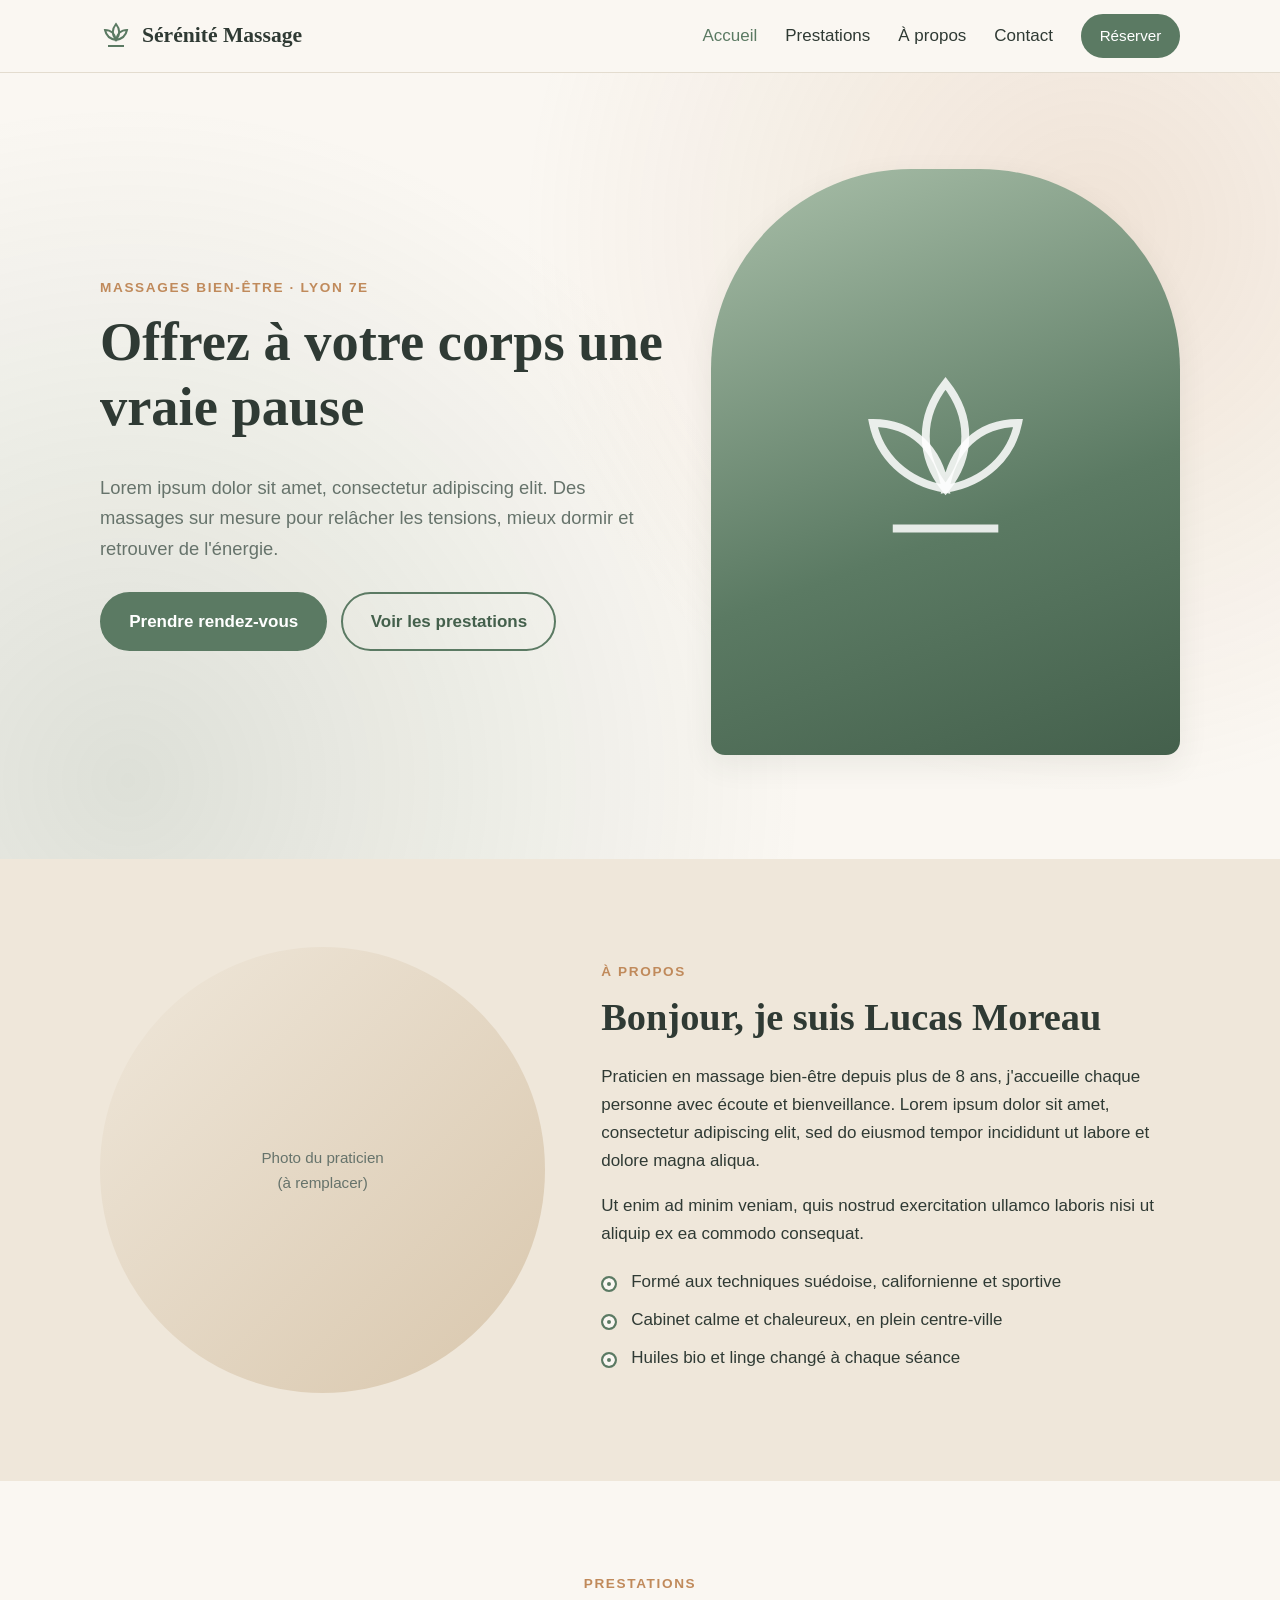
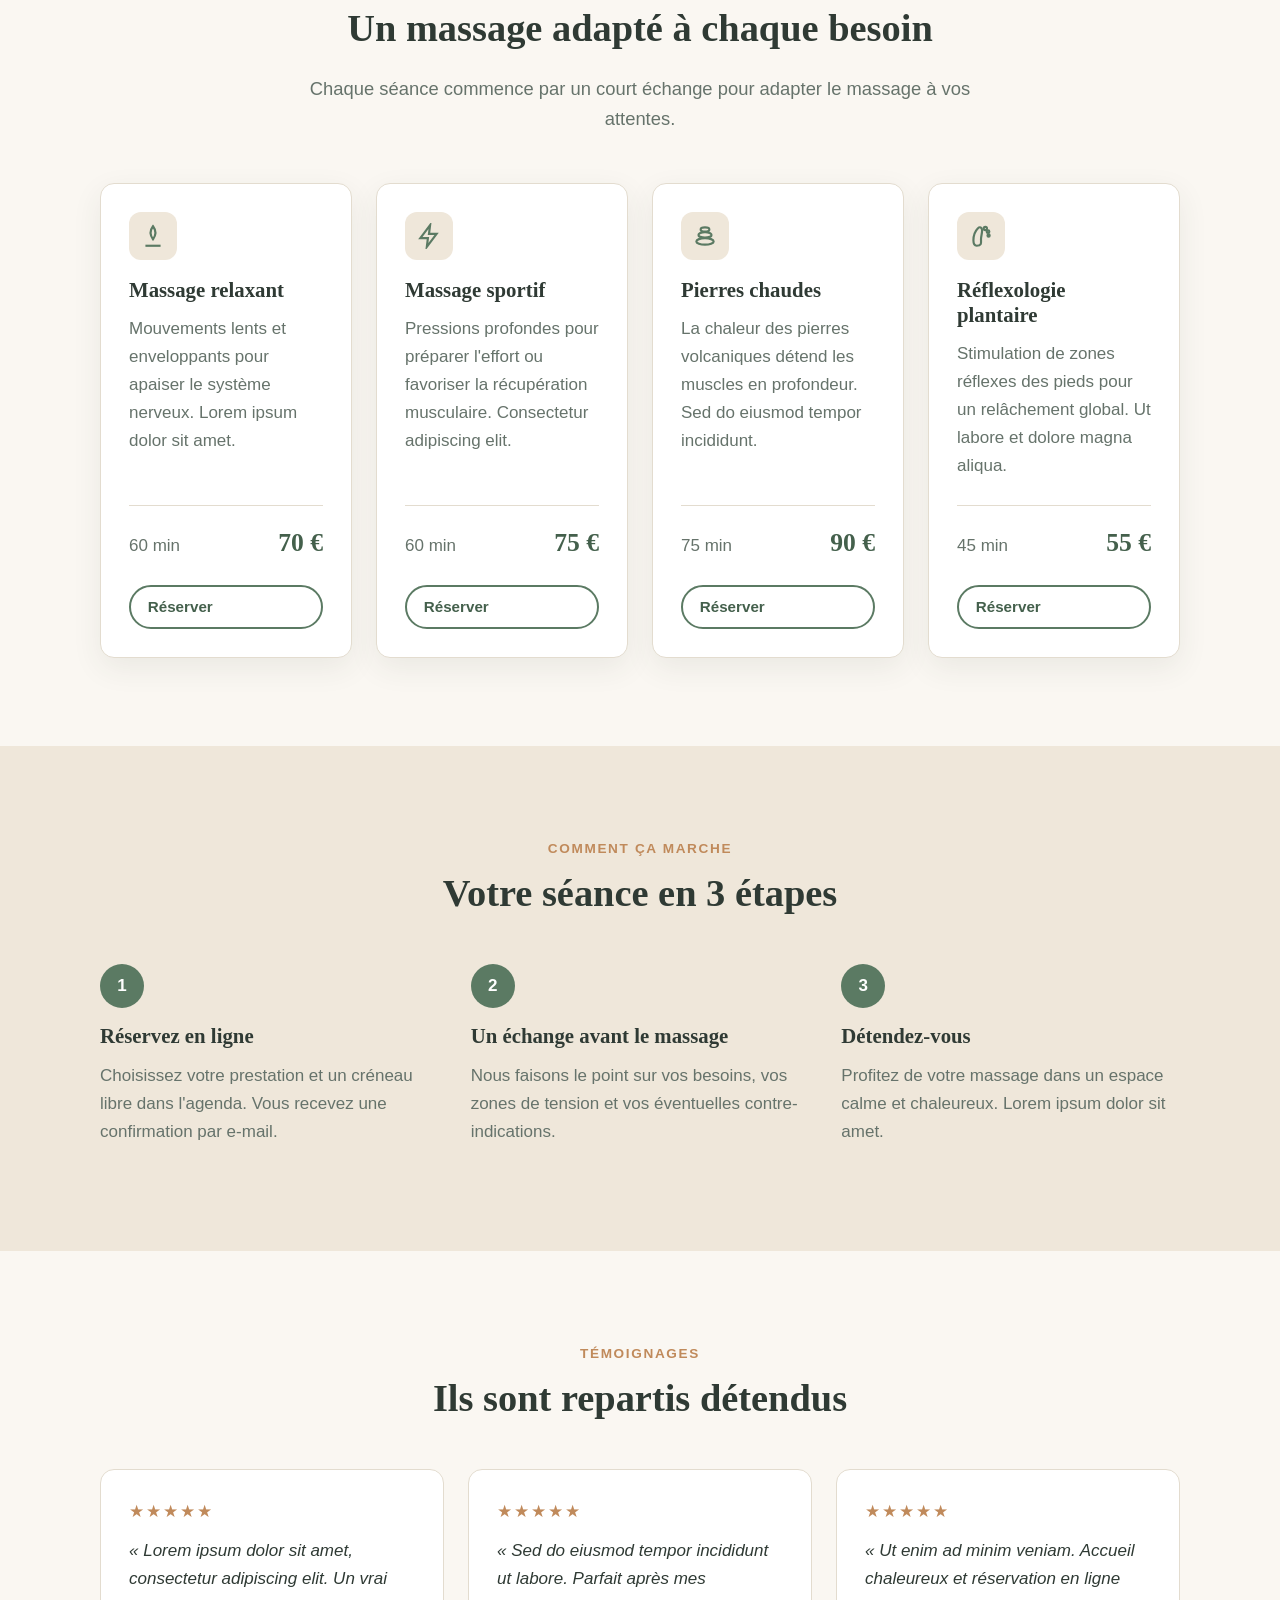
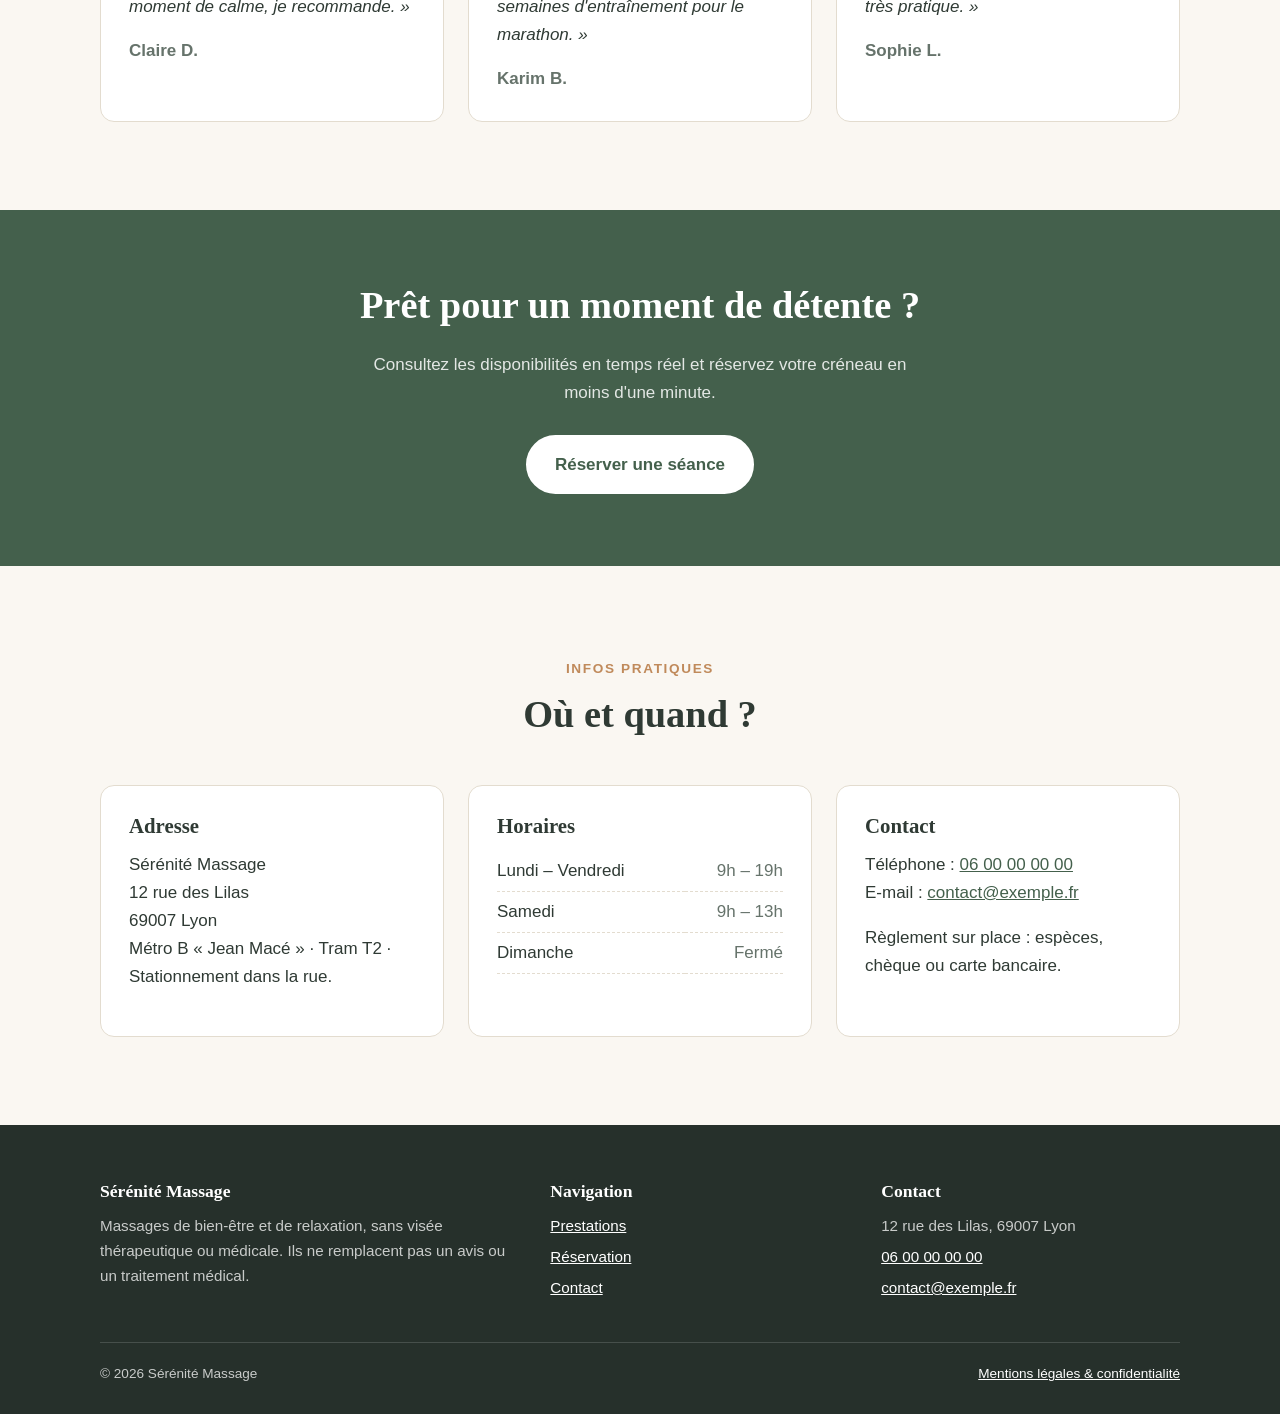
==== index.html @ f2a0015e "Site vitrine de massage avec réservation Cal.com Pages en HTML/CSS statique pour GitHub Pages : accu" ====
<!DOCTYPE html>
<html lang="fr">
<head>
  <meta charset="UTF-8">
  <meta name="viewport" content="width=device-width, initial-scale=1">
  <title>Sérénité Massage — Massages bien-être à Lyon</title>
  <meta name="description" content="Massages bien-être à Lyon : massage relaxant, sportif, pierres chaudes et réflexologie plantaire. Réservez votre séance en ligne.">
  <link rel="icon" href="img/favicon.svg" type="image/svg+xml">
  <link rel="stylesheet" href="css/style.css">
</head>
<body>
  <a class="skip-link" href="#contenu">Aller au contenu</a>

  <header class="site-header">
    <div class="container header-inner">
      <a class="logo" href="index.html">
        <svg viewBox="0 0 32 32" fill="none" stroke="currentColor" stroke-width="2" aria-hidden="true"><path d="M16 4c4 5 4 11 0 16-4-5-4-11 0-16Z"/><path d="M16 20c-6-1-10-5-11-10 6 0 10 4 11 10Zm0 0c6-1 10-5 11-10-6 0-10 4-11 10Z"/><path d="M8 26h16"/></svg>
        Sérénité Massage
      </a>
      <button class="nav-toggle" type="button" aria-controls="main-nav" aria-expanded="false" aria-label="Ouvrir le menu">
        <svg viewBox="0 0 24 24" fill="none" stroke="currentColor" stroke-width="2" aria-hidden="true"><path d="M3 6h18M3 12h18M3 18h18"/></svg>
      </button>
      <nav class="main-nav" id="main-nav" aria-label="Navigation principale">
        <ul>
          <li><a href="index.html" aria-current="page">Accueil</a></li>
          <li><a href="index.html#prestations">Prestations</a></li>
          <li><a href="index.html#a-propos">À propos</a></li>
          <li><a href="contact.html">Contact</a></li>
          <li><a class="btn btn-small" href="reservation.html">Réserver</a></li>
        </ul>
      </nav>
    </div>
  </header>

  <main id="contenu">
    <!-- Hero -->
    <section class="hero">
      <div class="container hero-inner">
        <div>
          <span class="eyebrow">Massages bien-être · Lyon 7e</span>
          <h1>Offrez à votre corps une vraie pause</h1>
          <p class="lead">Lorem ipsum dolor sit amet, consectetur adipiscing elit. Des massages sur mesure pour relâcher les tensions, mieux dormir et retrouver de l'énergie.</p>
          <div class="hero-actions">
            <a class="btn" href="reservation.html">Prendre rendez-vous</a>
            <a class="btn btn-outline" href="#prestations">Voir les prestations</a>
          </div>
        </div>
        <div class="hero-visual" aria-hidden="true">
          <svg viewBox="0 0 32 32" fill="none" stroke="currentColor" stroke-width="1.2"><path d="M16 4c4 5 4 11 0 16-4-5-4-11 0-16Z"/><path d="M16 20c-6-1-10-5-11-10 6 0 10 4 11 10Zm0 0c6-1 10-5 11-10-6 0-10 4-11 10Z"/><path d="M8 26h16"/></svg>
        </div>
      </div>
    </section>

    <!-- À propos -->
    <section class="section section-alt" id="a-propos">
      <div class="container about">
        <div class="about-photo">Photo du praticien<br>(à remplacer)</div>
        <div>
          <span class="eyebrow">À propos</span>
          <h2>Bonjour, je suis Lucas Moreau</h2>
          <p>Praticien en massage bien-être depuis plus de 8 ans, j'accueille chaque personne avec écoute et bienveillance. Lorem ipsum dolor sit amet, consectetur adipiscing elit, sed do eiusmod tempor incididunt ut labore et dolore magna aliqua.</p>
          <p>Ut enim ad minim veniam, quis nostrud exercitation ullamco laboris nisi ut aliquip ex ea commodo consequat.</p>
          <ul class="check-list">
            <li>Formé aux techniques suédoise, californienne et sportive</li>
            <li>Cabinet calme et chaleureux, en plein centre-ville</li>
            <li>Huiles bio et linge changé à chaque séance</li>
          </ul>
        </div>
      </div>
    </section>

    <!-- Prestations -->
    <section class="section" id="prestations">
      <div class="container">
        <div class="section-head">
          <span class="eyebrow">Prestations</span>
          <h2>Un massage adapté à chaque besoin</h2>
          <p class="lead">Chaque séance commence par un court échange pour adapter le massage à vos attentes.</p>
        </div>

        <div class="cards">
          <article class="card">
            <div class="card-icon" aria-hidden="true">
              <svg viewBox="0 0 24 24" fill="none" stroke="currentColor" stroke-width="2"><path d="M12 3c3 4 3 8 0 12-3-4-3-8 0-12Z"/><path d="M5 21h14"/></svg>
            </div>
            <h3>Massage relaxant</h3>
            <p>Mouvements lents et enveloppants pour apaiser le système nerveux. Lorem ipsum dolor sit amet.</p>
            <div class="card-meta"><span class="card-duration">60 min</span><span class="card-price">70 €</span></div>
            <a class="btn btn-outline btn-small" href="reservation.html?prestation=relaxant">Réserver</a>
          </article>

          <article class="card">
            <div class="card-icon" aria-hidden="true">
              <svg viewBox="0 0 24 24" fill="none" stroke="currentColor" stroke-width="2"><path d="M13 2 4 14h7l-1 8 9-12h-7l1-8Z"/></svg>
            </div>
            <h3>Massage sportif</h3>
            <p>Pressions profondes pour préparer l'effort ou favoriser la récupération musculaire. Consectetur adipiscing elit.</p>
            <div class="card-meta"><span class="card-duration">60 min</span><span class="card-price">75 €</span></div>
            <a class="btn btn-outline btn-small" href="reservation.html?prestation=sportif">Réserver</a>
          </article>

          <article class="card">
            <div class="card-icon" aria-hidden="true">
              <svg viewBox="0 0 24 24" fill="none" stroke="currentColor" stroke-width="2"><ellipse cx="12" cy="17" rx="8" ry="3"/><ellipse cx="12" cy="11" rx="6" ry="2.5"/><ellipse cx="12" cy="6" rx="4" ry="2"/></svg>
            </div>
            <h3>Pierres chaudes</h3>
            <p>La chaleur des pierres volcaniques détend les muscles en profondeur. Sed do eiusmod tempor incididunt.</p>
            <div class="card-meta"><span class="card-duration">75 min</span><span class="card-price">90 €</span></div>
            <a class="btn btn-outline btn-small" href="reservation.html?prestation=pierres-chaudes">Réserver</a>
          </article>

          <article class="card">
            <div class="card-icon" aria-hidden="true">
              <svg viewBox="0 0 24 24" fill="none" stroke="currentColor" stroke-width="2"><path d="M8 21c-2 0-3-2-3-5 0-4 1-8 4-11 2-2 4-1 4 2 0 3-1 5-1 8s1 6-4 6Z"/><circle cx="16" cy="5" r="1.5"/><circle cx="18.5" cy="8" r="1.2"/><circle cx="19" cy="11.5" r="1"/></svg>
            </div>
            <h3>Réflexologie plantaire</h3>
            <p>Stimulation de zones réflexes des pieds pour un relâchement global. Ut labore et dolore magna aliqua.</p>
            <div class="card-meta"><span class="card-duration">45 min</span><span class="card-price">55 €</span></div>
            <a class="btn btn-outline btn-small" href="reservation.html?prestation=reflexologie">Réserver</a>
          </article>
        </div>
      </div>
    </section>

    <!-- Déroulé -->
    <section class="section section-alt">
      <div class="container">
        <div class="section-head">
          <span class="eyebrow">Comment ça marche</span>
          <h2>Votre séance en 3 étapes</h2>
        </div>
        <ol class="steps">
          <li>
            <h3>Réservez en ligne</h3>
            <p>Choisissez votre prestation et un créneau libre dans l'agenda. Vous recevez une confirmation par e-mail.</p>
          </li>
          <li>
            <h3>Un échange avant le massage</h3>
            <p>Nous faisons le point sur vos besoins, vos zones de tension et vos éventuelles contre-indications.</p>
          </li>
          <li>
            <h3>Détendez-vous</h3>
            <p>Profitez de votre massage dans un espace calme et chaleureux. Lorem ipsum dolor sit amet.</p>
          </li>
        </ol>
      </div>
    </section>

    <!-- Témoignages -->
    <section class="section">
      <div class="container">
        <div class="section-head">
          <span class="eyebrow">Témoignages</span>
          <h2>Ils sont repartis détendus</h2>
        </div>
        <div class="testimonials">
          <figure class="testimonial">
            <div class="stars" aria-label="5 étoiles sur 5">★★★★★</div>
            <blockquote>« Lorem ipsum dolor sit amet, consectetur adipiscing elit. Un vrai moment de calme, je recommande. »</blockquote>
            <figcaption>Claire D.</figcaption>
          </figure>
          <figure class="testimonial">
            <div class="stars" aria-label="5 étoiles sur 5">★★★★★</div>
            <blockquote>« Sed do eiusmod tempor incididunt ut labore. Parfait après mes semaines d'entraînement pour le marathon. »</blockquote>
            <figcaption>Karim B.</figcaption>
          </figure>
          <figure class="testimonial">
            <div class="stars" aria-label="5 étoiles sur 5">★★★★★</div>
            <blockquote>« Ut enim ad minim veniam. Accueil chaleureux et réservation en ligne très pratique. »</blockquote>
            <figcaption>Sophie L.</figcaption>
          </figure>
        </div>
      </div>
    </section>

    <!-- Appel à l'action -->
    <section class="cta">
      <div class="container">
        <h2>Prêt pour un moment de détente ?</h2>
        <p>Consultez les disponibilités en temps réel et réservez votre créneau en moins d'une minute.</p>
        <a class="btn" href="reservation.html">Réserver une séance</a>
      </div>
    </section>

    <!-- Infos pratiques -->
    <section class="section" id="infos">
      <div class="container">
        <div class="section-head">
          <span class="eyebrow">Infos pratiques</span>
          <h2>Où et quand ?</h2>
        </div>
        <div class="info-grid">
          <div class="info-block">
            <h3>Adresse</h3>
            <address>
              Sérénité Massage<br>
              12 rue des Lilas<br>
              69007 Lyon
            </address>
            <p>Métro B « Jean Macé » · Tram T2 · Stationnement dans la rue.</p>
          </div>
          <div class="info-block">
            <h3>Horaires</h3>
            <table class="hours">
              <tbody>
                <tr><td>Lundi – Vendredi</td><td>9h – 19h</td></tr>
                <tr><td>Samedi</td><td>9h – 13h</td></tr>
                <tr><td>Dimanche</td><td>Fermé</td></tr>
              </tbody>
            </table>
          </div>
          <div class="info-block">
            <h3>Contact</h3>
            <p>Téléphone : <a href="tel:+33600000000">06 00 00 00 00</a><br>
            E-mail : <a href="mailto:contact@exemple.fr">contact@exemple.fr</a></p>
            <p>Règlement sur place : espèces, chèque ou carte bancaire.</p>
          </div>
        </div>
      </div>
    </section>
  </main>

  <footer class="site-footer">
    <div class="container">
      <div class="footer-grid">
        <div>
          <h2>Sérénité Massage</h2>
          <p>Massages de bien-être et de relaxation, sans visée thérapeutique ou médicale. Ils ne remplacent pas un avis ou un traitement médical.</p>
        </div>
        <div>
          <h2>Navigation</h2>
          <ul>
            <li><a href="index.html#prestations">Prestations</a></li>
            <li><a href="reservation.html">Réservation</a></li>
            <li><a href="contact.html">Contact</a></li>
          </ul>
        </div>
        <div>
          <h2>Contact</h2>
          <ul>
            <li>12 rue des Lilas, 69007 Lyon</li>
            <li><a href="tel:+33600000000">06 00 00 00 00</a></li>
            <li><a href="mailto:contact@exemple.fr">contact@exemple.fr</a></li>
          </ul>
        </div>
      </div>
      <div class="footer-bottom">
        <span>© <span id="year">2026</span> Sérénité Massage</span>
        <a href="mentions-legales.html">Mentions légales &amp; confidentialité</a>
      </div>
    </div>
  </footer>

  <script src="js/main.js"></script>
</body>
</html>
---- css/style.css ----
/* ==========================================================================
   Sérénité Massage — feuille de style principale
   ========================================================================== */

:root {
  --color-bg: #faf7f2;
  --color-surface: #ffffff;
  --color-sand: #efe7da;
  --color-text: #2f3a34;
  --color-muted: #66736b;
  --color-primary: #5b7a63;
  --color-primary-dark: #44604c;
  --color-accent: #c08a5b;
  --color-border: #e3dccf;

  --font-body: -apple-system, BlinkMacSystemFont, "Segoe UI", Roboto, "Helvetica Neue", Arial, sans-serif;
  --font-heading: "Iowan Old Style", "Palatino Linotype", Palatino, Georgia, serif;

  --radius: 14px;
  --shadow: 0 10px 30px rgba(47, 58, 52, 0.08);
  --container: 1120px;
}

*,
*::before,
*::after {
  box-sizing: border-box;
}

html {
  scroll-behavior: smooth;
}

body {
  margin: 0;
  font-family: var(--font-body);
  font-size: 1.0625rem;
  line-height: 1.65;
  color: var(--color-text);
  background: var(--color-bg);
}

img,
svg {
  display: block;
  max-width: 100%;
}

a {
  color: var(--color-primary-dark);
}

h1,
h2,
h3 {
  font-family: var(--font-heading);
  font-weight: 600;
  line-height: 1.2;
  margin: 0 0 0.6em;
}

h1 { font-size: clamp(2.2rem, 5vw, 3.4rem); }
h2 { font-size: clamp(1.7rem, 3.5vw, 2.4rem); }
h3 { font-size: 1.3rem; }

p { margin: 0 0 1em; }

.container {
  width: 100%;
  max-width: var(--container);
  margin: 0 auto;
  padding: 0 20px;
}

.skip-link {
  position: absolute;
  left: -999px;
  top: 0;
  background: var(--color-primary);
  color: #fff;
  padding: 8px 14px;
  z-index: 100;
}

.skip-link:focus {
  left: 10px;
}

/* ---------- Boutons ---------- */

.btn {
  display: inline-block;
  padding: 0.8em 1.6em;
  border-radius: 999px;
  border: 2px solid var(--color-primary);
  background: var(--color-primary);
  color: #fff;
  font-weight: 600;
  text-decoration: none;
  transition: background 0.2s, border-color 0.2s, color 0.2s;
}

.btn:hover,
.btn:focus-visible {
  background: var(--color-primary-dark);
  border-color: var(--color-primary-dark);
}

.btn-outline {
  background: transparent;
  color: var(--color-primary-dark);
}

.btn-outline:hover,
.btn-outline:focus-visible {
  color: #fff;
}

.btn-small {
  padding: 0.5em 1.1em;
  font-size: 0.95rem;
}

/* ---------- En-tête / navigation ---------- */

.site-header {
  position: sticky;
  top: 0;
  z-index: 50;
  background: rgba(250, 247, 242, 0.95);
  backdrop-filter: blur(6px);
  border-bottom: 1px solid var(--color-border);
}

.header-inner {
  display: flex;
  align-items: center;
  justify-content: space-between;
  min-height: 72px;
  gap: 16px;
}

.logo {
  display: flex;
  align-items: center;
  gap: 10px;
  font-family: var(--font-heading);
  font-size: 1.35rem;
  font-weight: 600;
  color: var(--color-text);
  text-decoration: none;
}

.logo svg {
  width: 32px;
  height: 32px;
  color: var(--color-primary);
}

.nav-toggle {
  display: none;
  background: none;
  border: 0;
  padding: 8px;
  cursor: pointer;
  color: var(--color-text);
}

.nav-toggle svg {
  width: 28px;
  height: 28px;
}

.main-nav ul {
  display: flex;
  align-items: center;
  gap: 28px;
  list-style: none;
  margin: 0;
  padding: 0;
}

.main-nav a {
  color: var(--color-text);
  text-decoration: none;
  font-weight: 500;
}

.main-nav a:hover,
.main-nav a[aria-current="page"] {
  color: var(--color-primary);
}

.main-nav .btn {
  color: #fff;
}

@media (max-width: 820px) {
  .nav-toggle {
    display: block;
  }

  .main-nav {
    display: none;
    position: absolute;
    top: 72px;
    left: 0;
    right: 0;
    background: var(--color-bg);
    border-bottom: 1px solid var(--color-border);
    box-shadow: var(--shadow);
  }

  .main-nav.is-open {
    display: block;
  }

  .main-nav ul {
    flex-direction: column;
    align-items: stretch;
    gap: 0;
    padding: 12px 20px 20px;
  }

  .main-nav li a {
    display: block;
    padding: 12px 0;
  }

  .main-nav li .btn {
    margin-top: 8px;
    text-align: center;
  }
}

/* ---------- Sections ---------- */

.section {
  padding: 88px 0;
}

.section-alt {
  background: var(--color-sand);
}

.section-head {
  max-width: 680px;
  margin: 0 auto 48px;
  text-align: center;
}

.eyebrow {
  display: inline-block;
  margin-bottom: 10px;
  font-size: 0.85rem;
  font-weight: 700;
  letter-spacing: 0.12em;
  text-transform: uppercase;
  color: var(--color-accent);
}

.lead {
  font-size: 1.15rem;
  color: var(--color-muted);
}

/* ---------- Hero ---------- */

.hero {
  padding: 96px 0 104px;
  background:
    radial-gradient(circle at 85% 20%, rgba(192, 138, 91, 0.18), transparent 45%),
    radial-gradient(circle at 10% 90%, rgba(91, 122, 99, 0.18), transparent 50%),
    var(--color-bg);
}

.hero-inner {
  display: grid;
  grid-template-columns: 1.2fr 1fr;
  align-items: center;
  gap: 48px;
}

.hero-actions {
  display: flex;
  flex-wrap: wrap;
  gap: 14px;
  margin-top: 28px;
}

.hero-visual {
  aspect-ratio: 4 / 5;
  border-radius: 200px 200px var(--radius) var(--radius);
  background: linear-gradient(160deg, #a9bfa9 0%, #5b7a63 60%, #44604c 100%);
  box-shadow: var(--shadow);
  display: flex;
  align-items: center;
  justify-content: center;
  color: rgba(255, 255, 255, 0.85);
}

.hero-visual svg {
  width: 45%;
  height: auto;
}

@media (max-width: 820px) {
  .hero {
    padding: 56px 0 64px;
  }

  .hero-inner {
    grid-template-columns: 1fr;
  }

  .hero-visual {
    max-width: 320px;
    margin: 0 auto;
  }
}

/* ---------- À propos ---------- */

.about {
  display: grid;
  grid-template-columns: 1fr 1.3fr;
  gap: 56px;
  align-items: center;
}

.about-photo {
  aspect-ratio: 1;
  border-radius: 50%;
  background: linear-gradient(135deg, var(--color-sand), #d9c7ad);
  display: flex;
  align-items: center;
  justify-content: center;
  color: var(--color-muted);
  font-size: 0.95rem;
  text-align: center;
  padding: 24px;
}

.check-list {
  list-style: none;
  padding: 0;
  margin: 20px 0 0;
}

.check-list li {
  position: relative;
  padding-left: 30px;
  margin-bottom: 10px;
}

.check-list li::before {
  content: "";
  position: absolute;
  left: 0;
  top: 0.45em;
  width: 16px;
  height: 16px;
  border-radius: 50%;
  background: var(--color-primary);
  box-shadow: inset 0 0 0 4px var(--color-bg);
  border: 2px solid var(--color-primary);
}

@media (max-width: 820px) {
  .about {
    grid-template-columns: 1fr;
  }

  .about-photo {
    max-width: 260px;
    margin: 0 auto;
  }
}

/* ---------- Cartes prestations ---------- */

.cards {
  display: grid;
  grid-template-columns: repeat(auto-fit, minmax(240px, 1fr));
  gap: 24px;
}

.card {
  display: flex;
  flex-direction: column;
  background: var(--color-surface);
  border: 1px solid var(--color-border);
  border-radius: var(--radius);
  padding: 28px;
  box-shadow: var(--shadow);
}

.card p {
  color: var(--color-muted);
  flex-grow: 1;
}

.card-meta {
  display: flex;
  justify-content: space-between;
  align-items: baseline;
  margin: 8px 0 20px;
  padding-top: 16px;
  border-top: 1px solid var(--color-border);
}

.card-duration {
  color: var(--color-muted);
}

.card-price {
  font-family: var(--font-heading);
  font-size: 1.6rem;
  font-weight: 600;
  color: var(--color-primary-dark);
}

.card-icon {
  width: 48px;
  height: 48px;
  margin-bottom: 18px;
  border-radius: 12px;
  background: var(--color-sand);
  color: var(--color-primary);
  display: flex;
  align-items: center;
  justify-content: center;
}

.card-icon svg {
  width: 26px;
  height: 26px;
}

/* ---------- Étapes ---------- */

.steps {
  display: grid;
  grid-template-columns: repeat(auto-fit, minmax(220px, 1fr));
  gap: 32px;
  counter-reset: step;
  list-style: none;
  padding: 0;
  margin: 0;
}

.steps li {
  counter-increment: step;
}

.steps li::before {
  content: counter(step);
  display: flex;
  align-items: center;
  justify-content: center;
  width: 44px;
  height: 44px;
  margin-bottom: 16px;
  border-radius: 50%;
  background: var(--color-primary);
  color: #fff;
  font-weight: 700;
}

.steps p {
  color: var(--color-muted);
}

/* ---------- Témoignages ---------- */

.testimonials {
  display: grid;
  grid-template-columns: repeat(auto-fit, minmax(260px, 1fr));
  gap: 24px;
}

.testimonial {
  margin: 0;
  background: var(--color-surface);
  border-radius: var(--radius);
  padding: 28px;
  border: 1px solid var(--color-border);
}

.testimonial blockquote {
  margin: 0 0 16px;
  font-style: italic;
}

.testimonial figcaption {
  font-weight: 600;
  color: var(--color-muted);
}

.stars {
  color: var(--color-accent);
  letter-spacing: 2px;
  margin-bottom: 10px;
}

/* ---------- Bandeau d'appel à l'action ---------- */

.cta {
  background: var(--color-primary-dark);
  color: #fff;
  text-align: center;
  padding: 72px 0;
}

.cta p {
  color: rgba(255, 255, 255, 0.85);
  max-width: 560px;
  margin: 0 auto 28px;
}

.cta .btn {
  background: #fff;
  border-color: #fff;
  color: var(--color-primary-dark);
}

.cta .btn:hover,
.cta .btn:focus-visible {
  background: var(--color-sand);
  border-color: var(--color-sand);
}

/* ---------- Infos pratiques ---------- */

.info-grid {
  display: grid;
  grid-template-columns: repeat(auto-fit, minmax(260px, 1fr));
  gap: 24px;
}

.info-block {
  background: var(--color-surface);
  border: 1px solid var(--color-border);
  border-radius: var(--radius);
  padding: 28px;
}

.info-block address {
  font-style: normal;
}

.hours {
  width: 100%;
  border-collapse: collapse;
}

.hours td {
  padding: 6px 0;
  border-bottom: 1px dashed var(--color-border);
}

.hours td:last-child {
  text-align: right;
  color: var(--color-muted);
}

/* ---------- Page réservation ---------- */

.page-hero {
  padding: 64px 0 40px;
  text-align: center;
}

.booking-wrapper {
  background: var(--color-surface);
  border: 1px solid var(--color-border);
  border-radius: var(--radius);
  box-shadow: var(--shadow);
  padding: 12px;
  min-height: 640px;
}

#cal-booking {
  width: 100%;
  min-height: 620px;
  overflow: auto;
}

.booking-filters {
  display: flex;
  flex-wrap: wrap;
  justify-content: center;
  gap: 10px;
  margin-bottom: 24px;
}

.booking-filters a[aria-current="true"] {
  background: var(--color-primary);
  color: #fff;
}

.notice {
  max-width: 640px;
  margin: 40px auto;
  padding: 24px 28px;
  border-left: 4px solid var(--color-accent);
  background: var(--color-sand);
  border-radius: 0 var(--radius) var(--radius) 0;
}

.notice code {
  background: rgba(255, 255, 255, 0.7);
  padding: 2px 6px;
  border-radius: 4px;
}

.booking-notes {
  display: grid;
  grid-template-columns: repeat(auto-fit, minmax(240px, 1fr));
  gap: 24px;
  margin-top: 40px;
}

.booking-notes h3 {
  font-size: 1.1rem;
}

.booking-notes p {
  color: var(--color-muted);
}

/* ---------- Pages de texte (mentions légales) ---------- */

.prose {
  max-width: 760px;
  margin: 0 auto;
}

.prose h2 {
  font-size: 1.5rem;
  margin-top: 2em;
}

/* ---------- Pied de page ---------- */

.site-footer {
  background: #26302b;
  color: rgba(255, 255, 255, 0.75);
  padding: 56px 0 28px;
  font-size: 0.95rem;
}

.site-footer a {
  color: #fff;
}

.footer-grid {
  display: grid;
  grid-template-columns: 1.4fr 1fr 1fr;
  gap: 32px;
  margin-bottom: 36px;
}

.footer-grid h2 {
  font-size: 1.1rem;
  color: #fff;
}

.footer-grid ul {
  list-style: none;
  padding: 0;
  margin: 0;
}

.footer-grid li {
  margin-bottom: 6px;
}

.footer-bottom {
  border-top: 1px solid rgba(255, 255, 255, 0.15);
  padding-top: 20px;
  display: flex;
  flex-wrap: wrap;
  justify-content: space-between;
  gap: 12px;
  font-size: 0.85rem;
}

@media (max-width: 820px) {
  .section {
    padding: 64px 0;
  }

  .footer-grid {
    grid-template-columns: 1fr;
  }
}
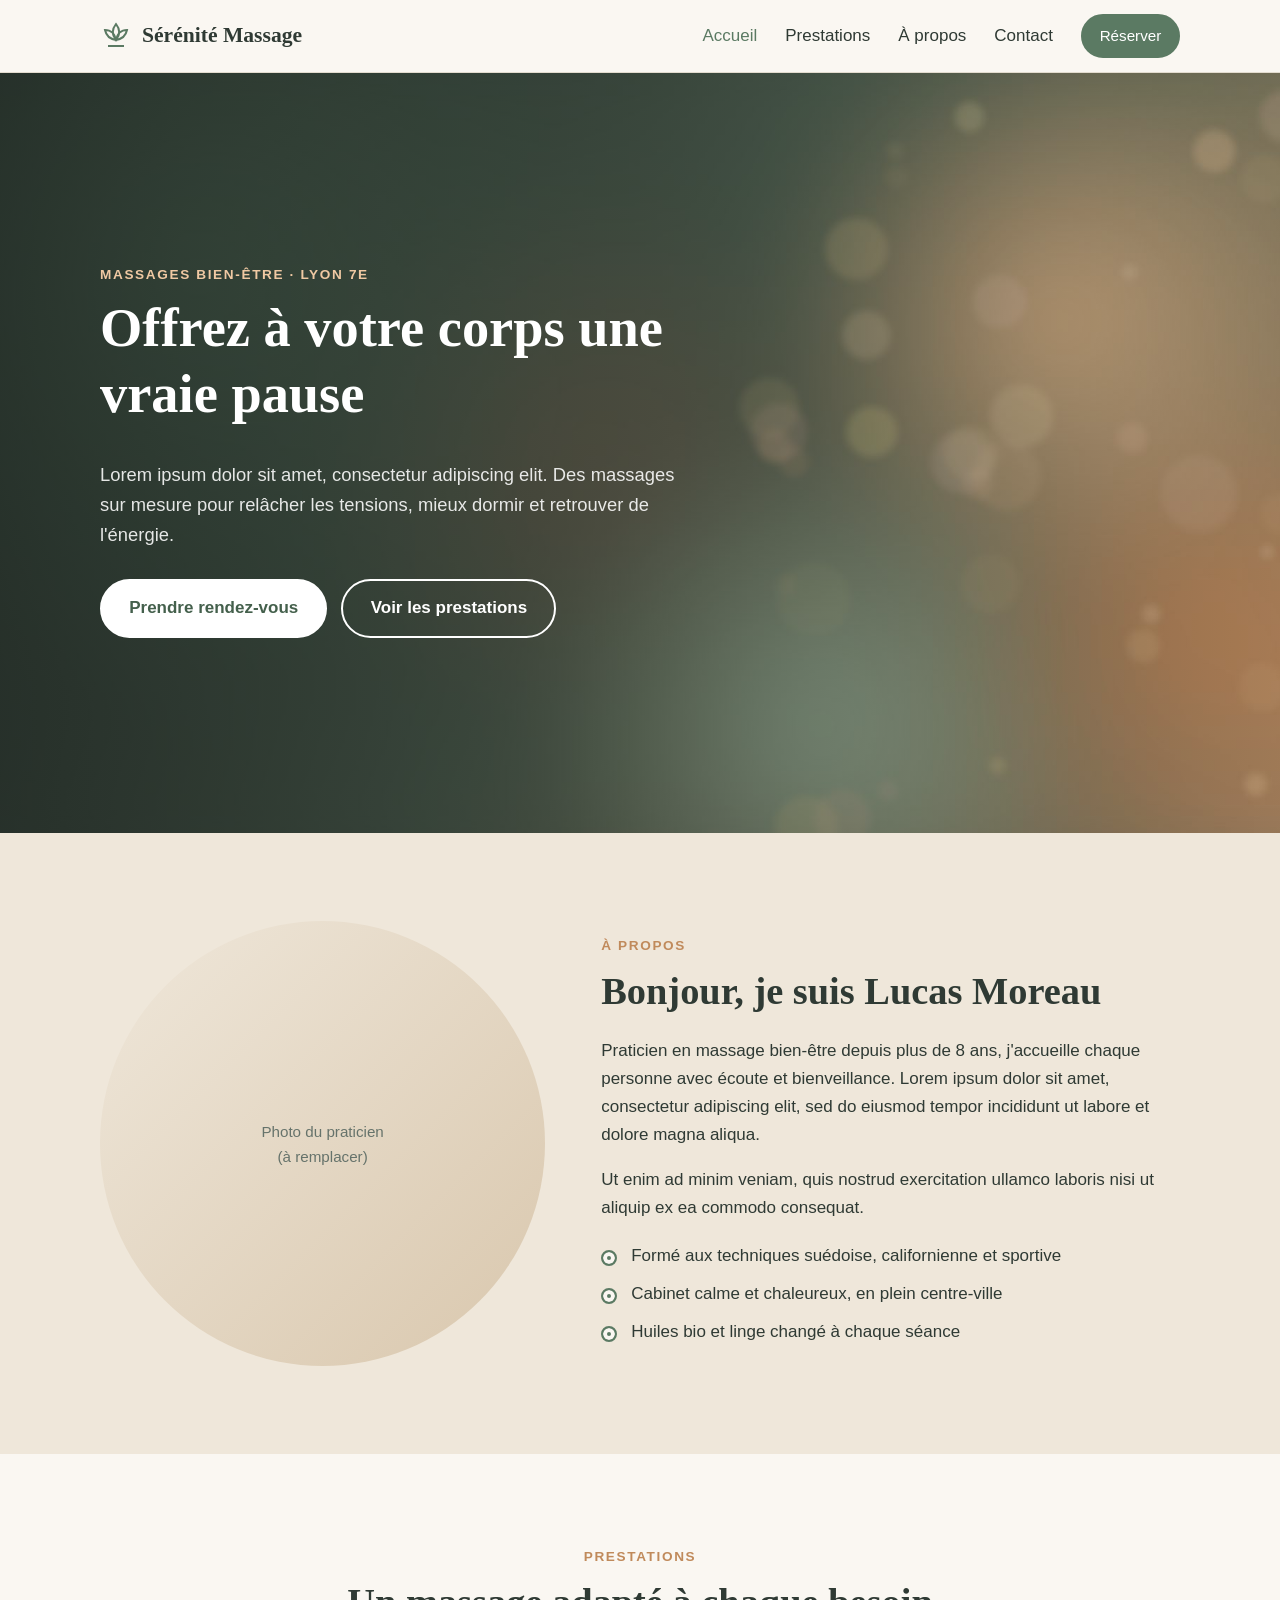
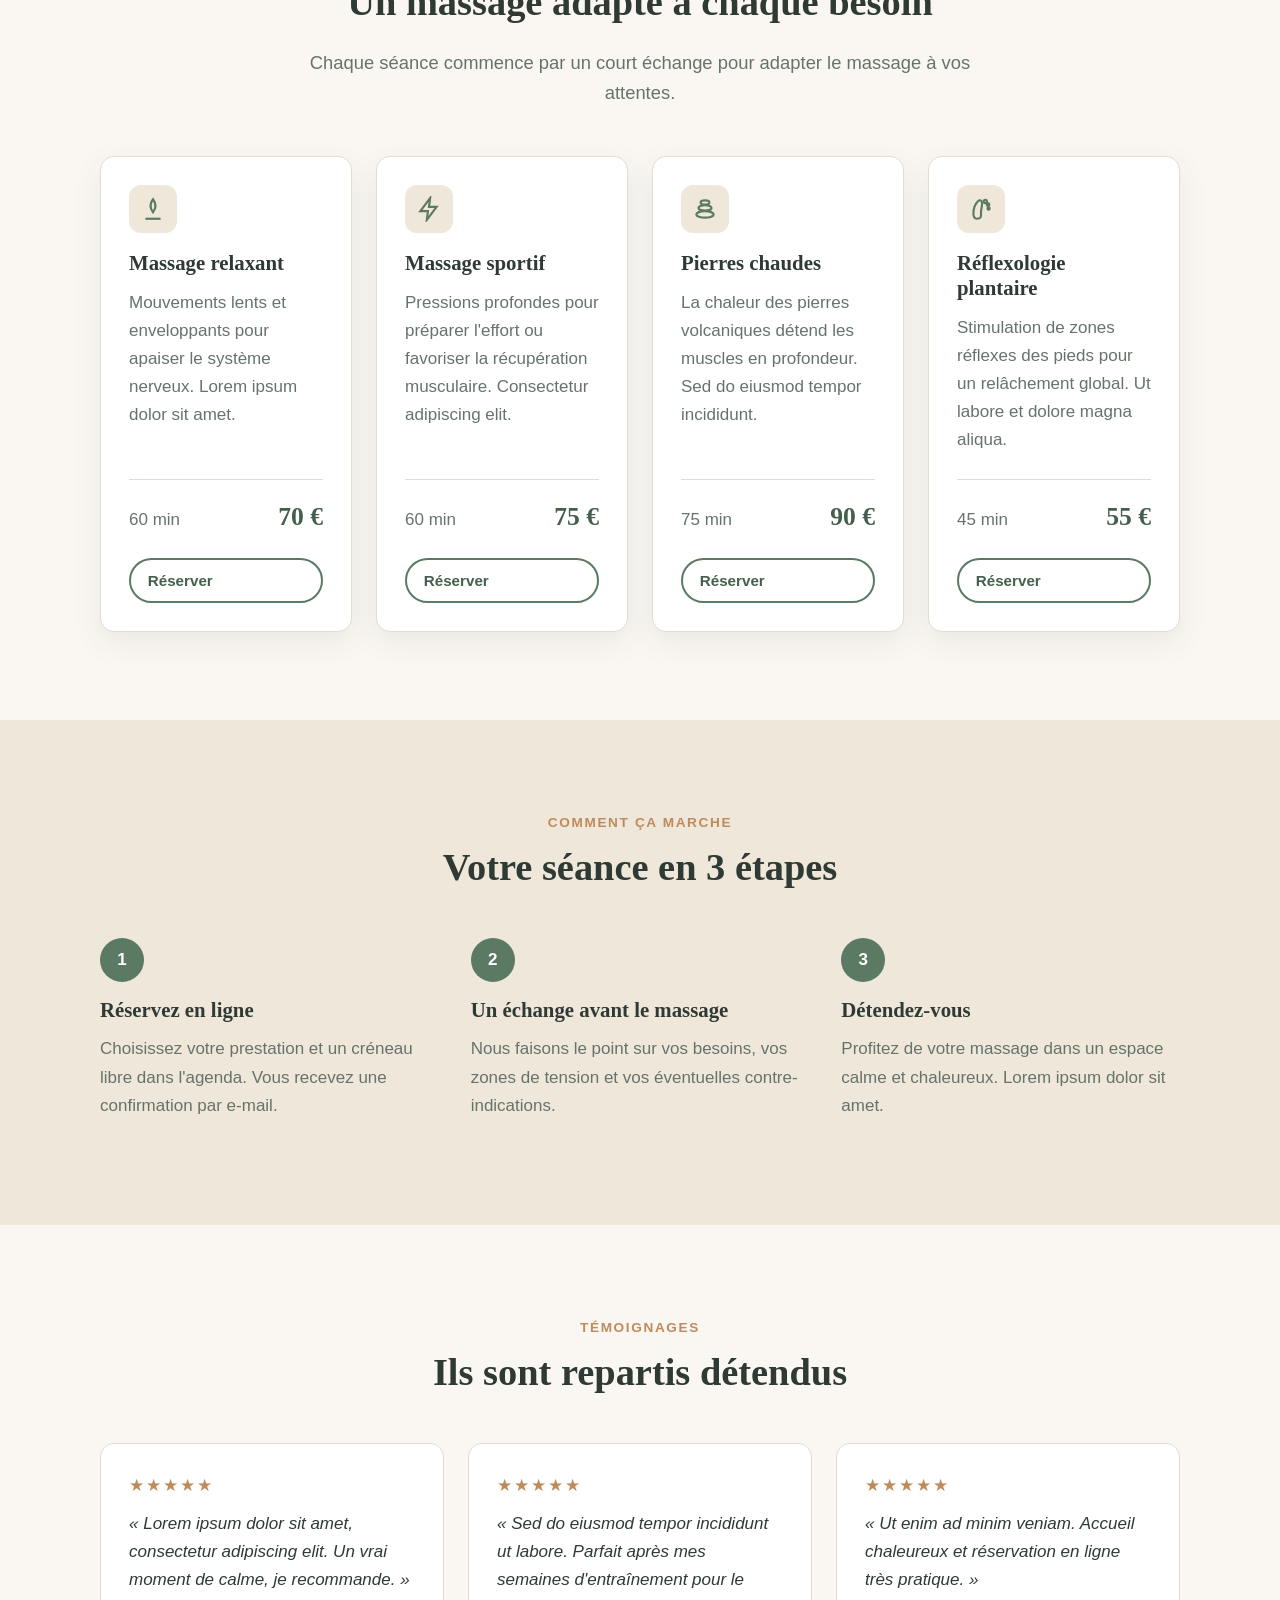
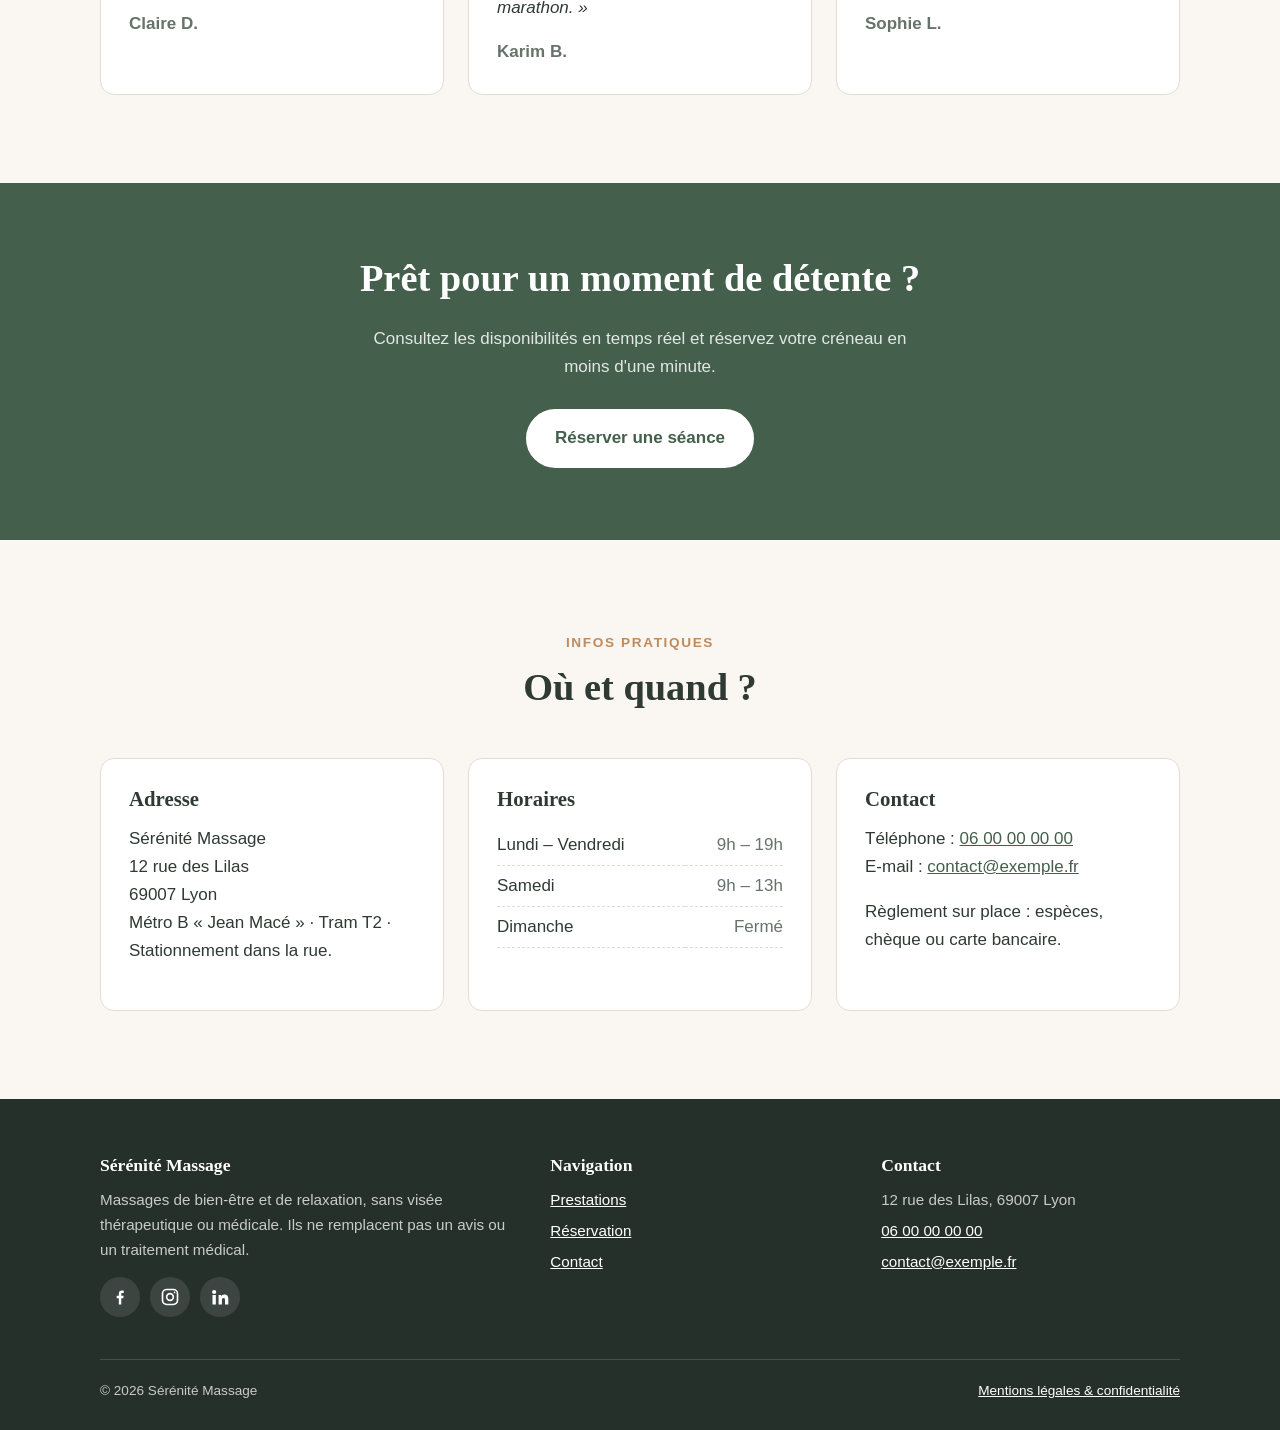
==== commit cc74a4f2: "Ajout des liens réseaux sociaux et d'une photo de fond sur l'accueil - Liens Facebook, Instagram et " ====
--- a/index.html
+++ b/index.html
@@ -34,9 +34,9 @@
 
   <main id="contenu">
     <!-- Hero -->
-    <section class="hero">
-      <div class="container hero-inner">
-        <div>
+    <section class="hero hero-photo">
+      <div class="container">
+        <div class="hero-content">
           <span class="eyebrow">Massages bien-être · Lyon 7e</span>
           <h1>Offrez à votre corps une vraie pause</h1>
           <p class="lead">Lorem ipsum dolor sit amet, consectetur adipiscing elit. Des massages sur mesure pour relâcher les tensions, mieux dormir et retrouver de l'énergie.</p>
@@ -44,9 +44,6 @@
             <a class="btn" href="reservation.html">Prendre rendez-vous</a>
             <a class="btn btn-outline" href="#prestations">Voir les prestations</a>
           </div>
-        </div>
-        <div class="hero-visual" aria-hidden="true">
-          <svg viewBox="0 0 32 32" fill="none" stroke="currentColor" stroke-width="1.2"><path d="M16 4c4 5 4 11 0 16-4-5-4-11 0-16Z"/><path d="M16 20c-6-1-10-5-11-10 6 0 10 4 11 10Zm0 0c6-1 10-5 11-10-6 0-10 4-11 10Z"/><path d="M8 26h16"/></svg>
         </div>
       </div>
     </section>
@@ -226,6 +223,11 @@
         <div>
           <h2>Sérénité Massage</h2>
           <p>Massages de bien-être et de relaxation, sans visée thérapeutique ou médicale. Ils ne remplacent pas un avis ou un traitement médical.</p>
+          <ul class="social-links">
+            <li><a href="https://www.facebook.com/VOTRE-PAGE" target="_blank" rel="noopener" aria-label="Facebook (nouvel onglet)"><svg viewBox="0 0 24 24" fill="currentColor" aria-hidden="true"><path d="M13.5 21v-7.5h2.5l.4-3h-2.9V8.6c0-.9.3-1.5 1.5-1.5h1.5V4.4c-.3 0-1.2-.1-2.2-.1-2.2 0-3.7 1.3-3.7 3.8v2.4H8v3h2.6V21h2.9Z"/></svg></a></li>
+            <li><a href="https://www.instagram.com/VOTRE-COMPTE" target="_blank" rel="noopener" aria-label="Instagram (nouvel onglet)"><svg viewBox="0 0 24 24" fill="none" stroke="currentColor" stroke-width="2" aria-hidden="true"><rect x="3" y="3" width="18" height="18" rx="5"/><circle cx="12" cy="12" r="4"/><circle cx="17.5" cy="6.5" r="1" fill="currentColor" stroke="none"/></svg></a></li>
+            <li><a href="https://www.linkedin.com/in/VOTRE-PROFIL" target="_blank" rel="noopener" aria-label="LinkedIn (nouvel onglet)"><svg viewBox="0 0 24 24" fill="currentColor" aria-hidden="true"><path d="M4.98 3.5a2.5 2.5 0 1 1 0 5 2.5 2.5 0 0 1 0-5ZM3 9.5h4V21H3V9.5Zm6.5 0h3.8v1.6h.1c.5-1 1.8-2 3.8-2 4 0 4.8 2.6 4.8 6V21h-4v-5.1c0-1.2 0-2.8-1.7-2.8s-2 1.3-2 2.7V21h-4V9.5Z"/></svg></a></li>
+          </ul>
         </div>
         <div>
           <h2>Navigation</h2>
--- a/css/style.css
+++ b/css/style.css
@@ -274,13 +274,6 @@
     var(--color-bg);
 }
 
-.hero-inner {
-  display: grid;
-  grid-template-columns: 1.2fr 1fr;
-  align-items: center;
-  gap: 48px;
-}
-
 .hero-actions {
   display: flex;
   flex-wrap: wrap;
@@ -288,20 +281,54 @@
   margin-top: 28px;
 }
 
-.hero-visual {
-  aspect-ratio: 4 / 5;
-  border-radius: 200px 200px var(--radius) var(--radius);
-  background: linear-gradient(160deg, #a9bfa9 0%, #5b7a63 60%, #44604c 100%);
-  box-shadow: var(--shadow);
-  display: flex;
-  align-items: center;
-  justify-content: center;
-  color: rgba(255, 255, 255, 0.85);
-}
-
-.hero-visual svg {
-  width: 45%;
-  height: auto;
+/* Hero avec photo de fond : remplacez img/hero.jpg par votre photo
+   (format paysage, environ 1920 × 1080 px, moins de 400 Ko). */
+.hero-photo {
+  position: relative;
+  display: flex;
+  align-items: center;
+  min-height: min(88vh, 760px);
+  color: #fff;
+  background:
+    linear-gradient(90deg, rgba(30, 38, 33, 0.78) 0%, rgba(30, 38, 33, 0.45) 55%, rgba(30, 38, 33, 0.15) 100%),
+    url("../img/hero.jpg") center / cover no-repeat,
+    var(--color-primary-dark);
+}
+
+.hero-photo .hero-content {
+  max-width: 600px;
+}
+
+.hero-photo .eyebrow {
+  color: #f0c9a3;
+}
+
+.hero-photo .lead {
+  color: rgba(255, 255, 255, 0.88);
+}
+
+.hero-photo .btn {
+  background: #fff;
+  border-color: #fff;
+  color: var(--color-primary-dark);
+}
+
+.hero-photo .btn:hover,
+.hero-photo .btn:focus-visible {
+  background: var(--color-sand);
+  border-color: var(--color-sand);
+}
+
+.hero-photo .btn-outline {
+  background: transparent;
+  color: #fff;
+}
+
+.hero-photo .btn-outline:hover,
+.hero-photo .btn-outline:focus-visible {
+  background: rgba(255, 255, 255, 0.15);
+  border-color: #fff;
+  color: #fff;
 }
 
 @media (max-width: 820px) {
@@ -309,13 +336,12 @@
     padding: 56px 0 64px;
   }
 
-  .hero-inner {
-    grid-template-columns: 1fr;
-  }
-
-  .hero-visual {
-    max-width: 320px;
-    margin: 0 auto;
+  .hero-photo {
+    min-height: 70vh;
+    background:
+      linear-gradient(180deg, rgba(30, 38, 33, 0.55) 0%, rgba(30, 38, 33, 0.8) 100%),
+      url("../img/hero.jpg") center / cover no-repeat,
+      var(--color-primary-dark);
   }
 }
 
@@ -641,6 +667,49 @@
   margin-top: 2em;
 }
 
+/* ---------- Réseaux sociaux ---------- */
+
+.social-links {
+  display: flex;
+  gap: 10px;
+  list-style: none;
+  padding: 0;
+  margin: 16px 0 0;
+}
+
+.social-links a {
+  display: flex;
+  align-items: center;
+  justify-content: center;
+  width: 40px;
+  height: 40px;
+  border-radius: 50%;
+  background: rgba(255, 255, 255, 0.1);
+  color: #fff;
+  transition: background 0.2s;
+}
+
+.social-links a:hover,
+.social-links a:focus-visible {
+  background: var(--color-primary);
+}
+
+.social-links svg {
+  width: 20px;
+  height: 20px;
+}
+
+.social-links-light a {
+  background: var(--color-sand);
+  color: var(--color-primary-dark);
+}
+
+.social-links-light a:hover,
+.social-links-light a:focus-visible {
+  background: var(--color-primary);
+  color: #fff;
+}
+
 /* ---------- Pied de page ---------- */
 
 .site-footer {
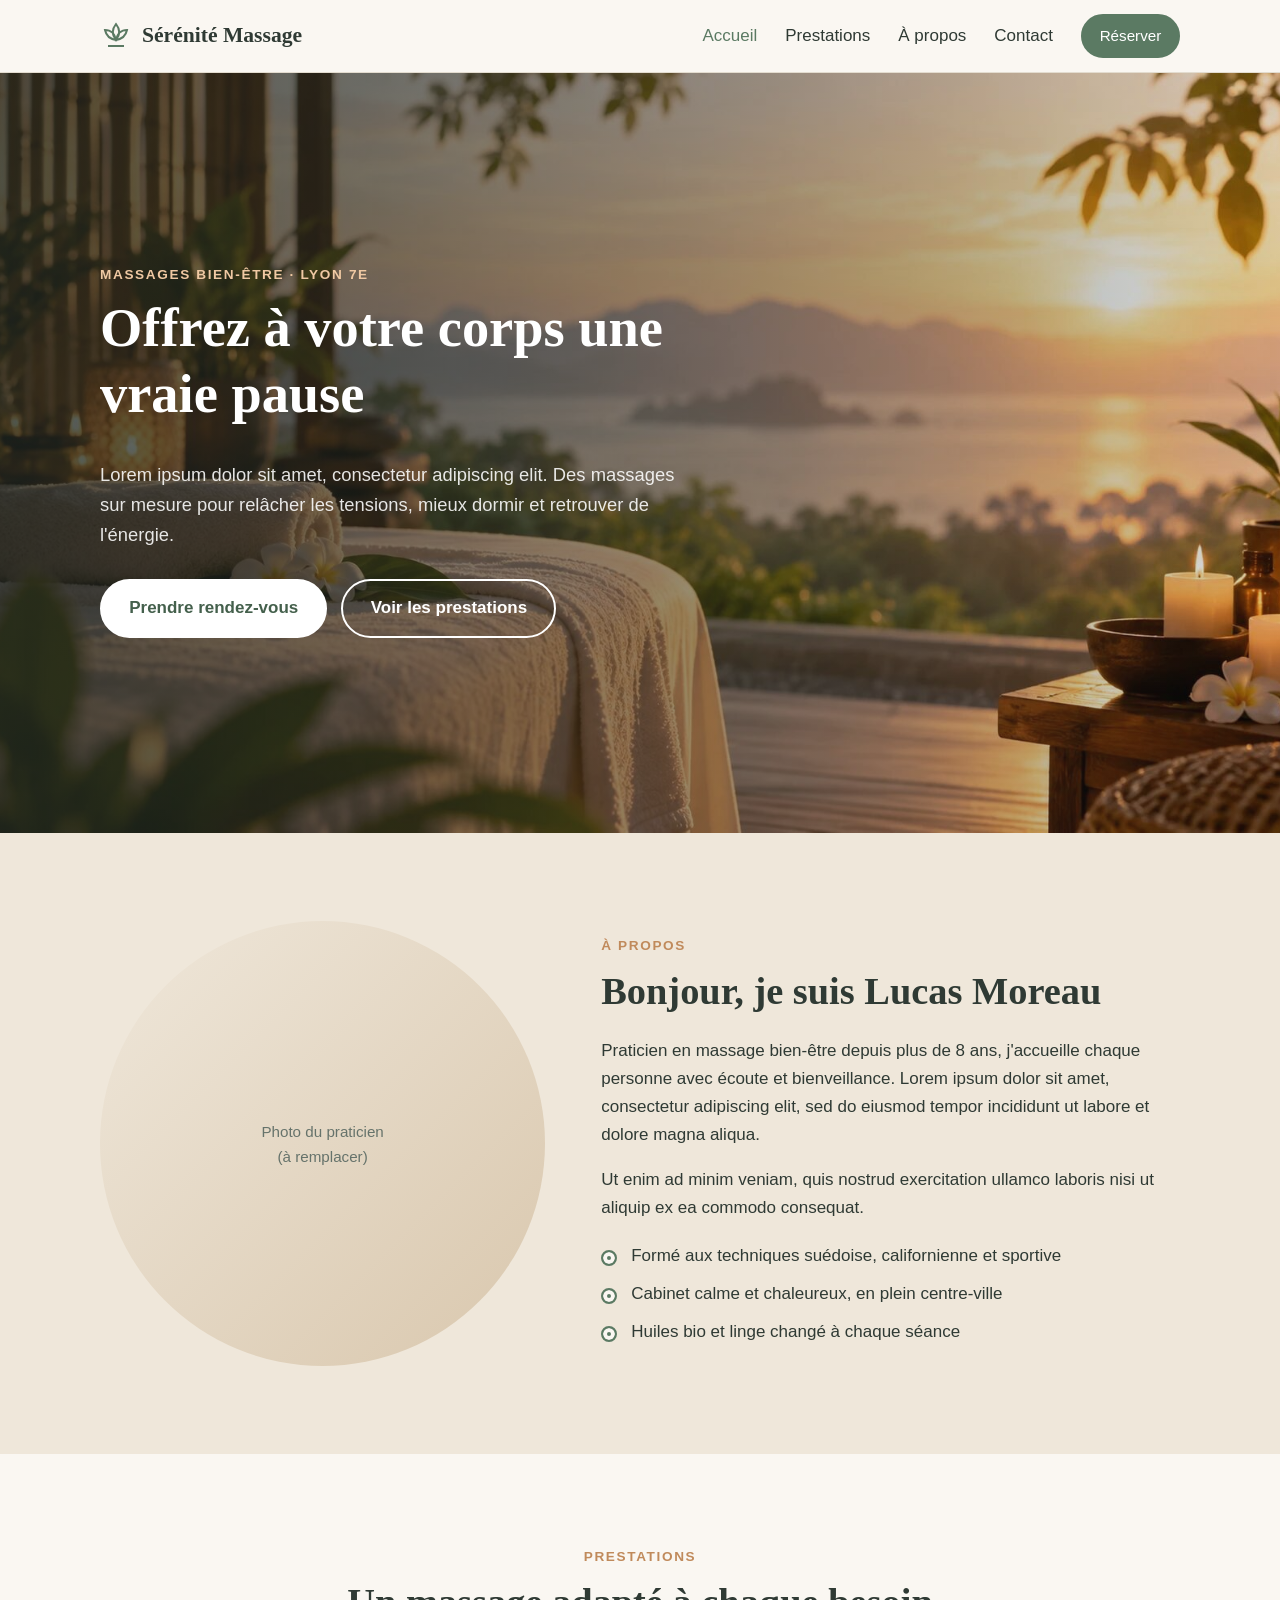
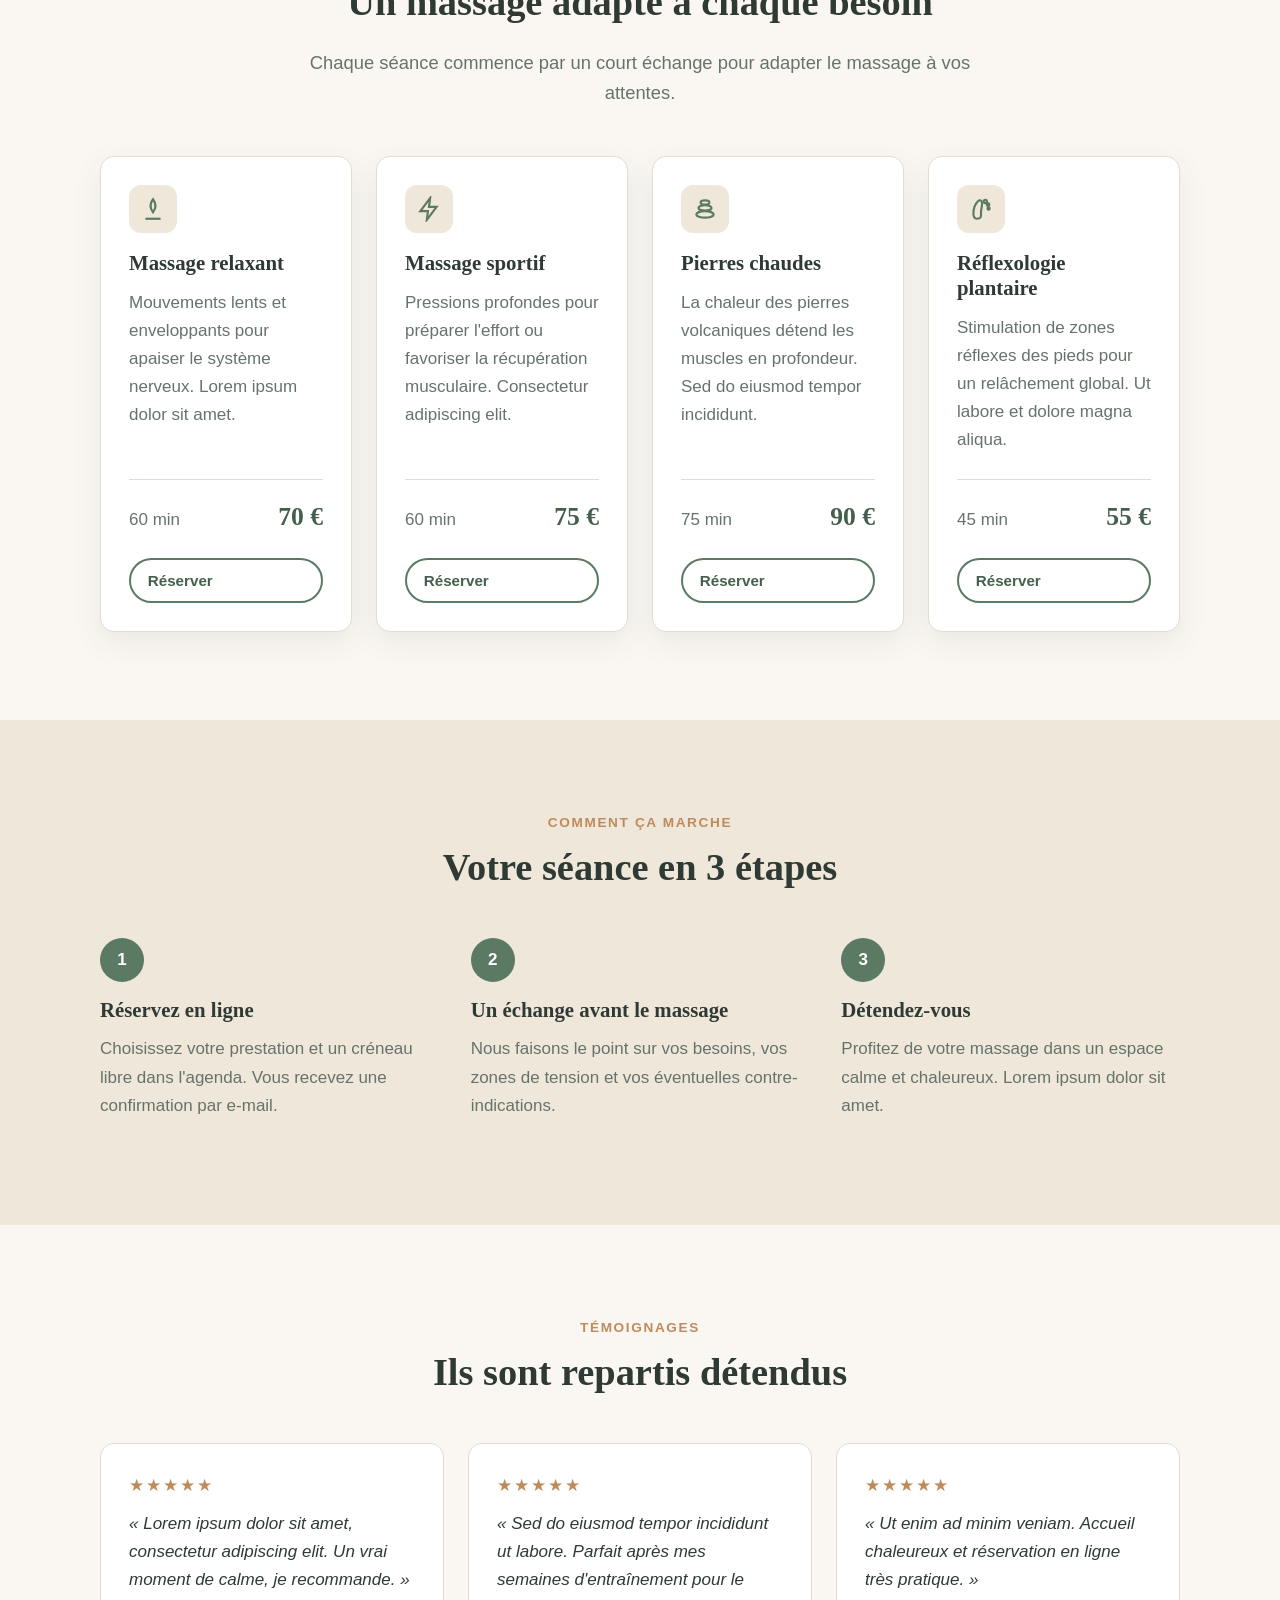
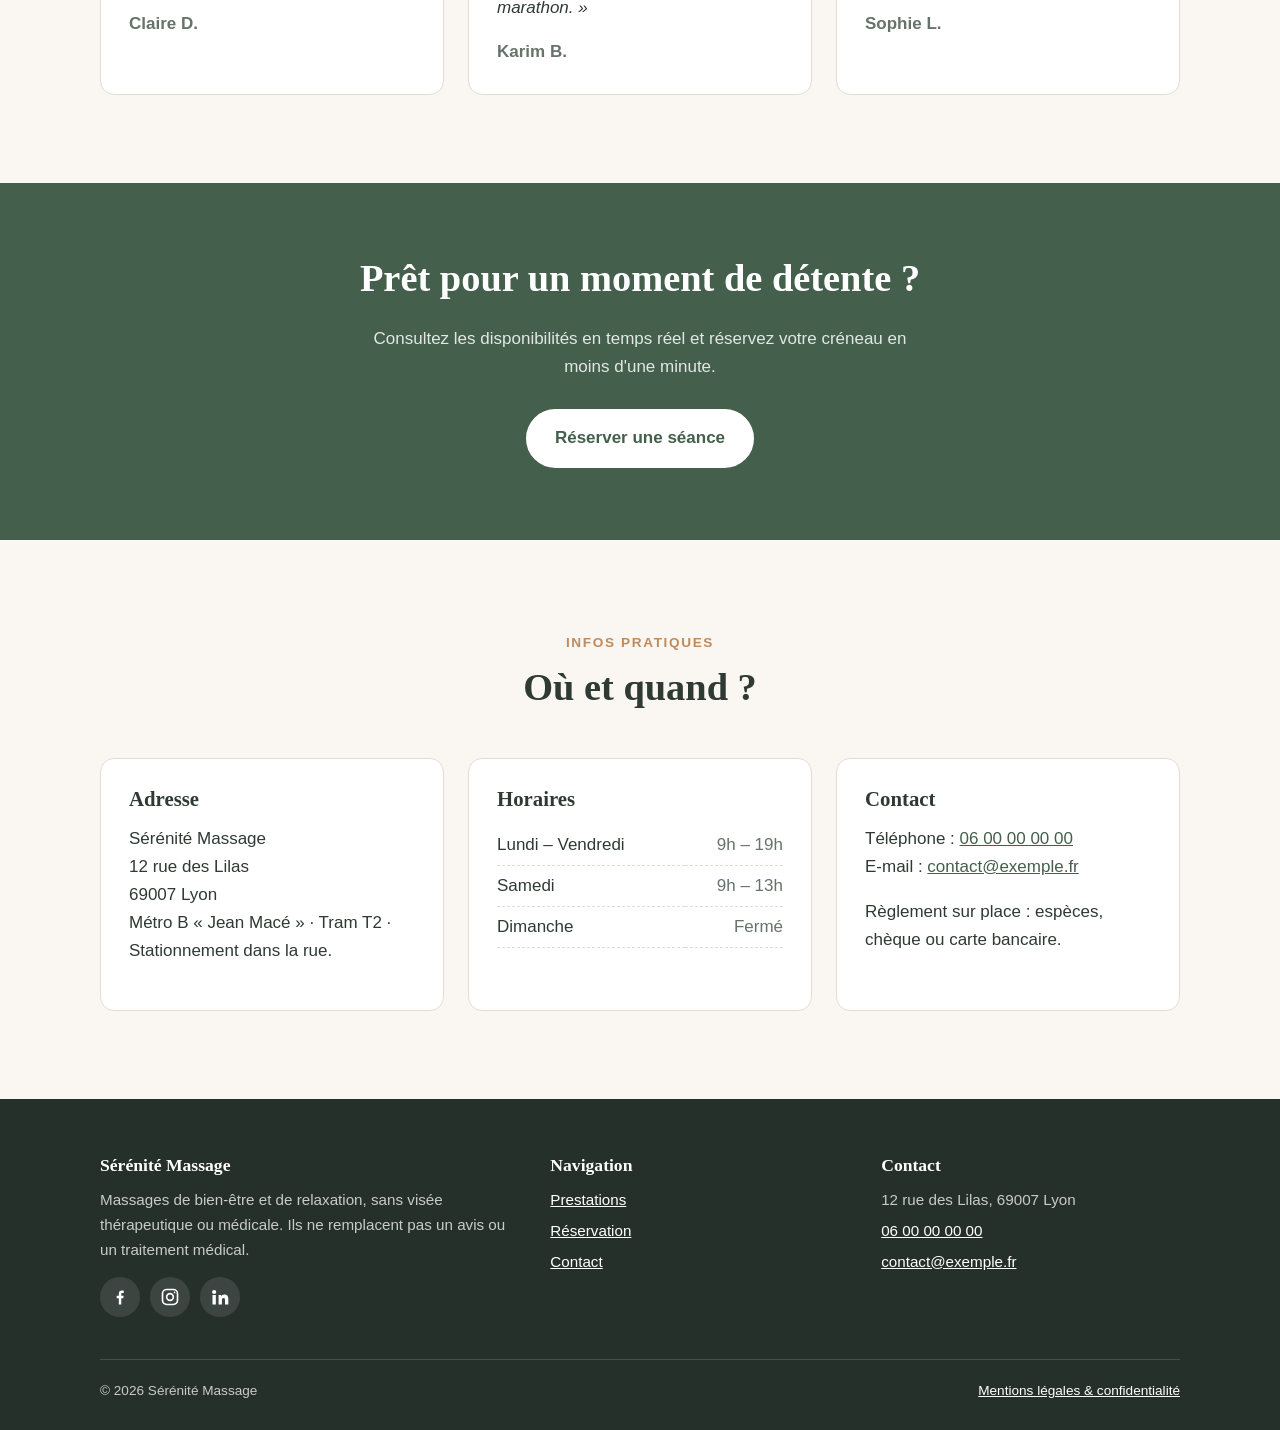
==== commit 4e9a4345: "Intégration de la photo de fond de l'accueil Remplace l'image provisoire img/hero.jpg par la photo f" ====
--- a/index.html
+++ b/index.html
@@ -6,7 +6,7 @@
   <title>Sérénité Massage — Massages bien-être à Lyon</title>
   <meta name="description" content="Massages bien-être à Lyon : massage relaxant, sportif, pierres chaudes et réflexologie plantaire. Réservez votre séance en ligne.">
   <link rel="icon" href="img/favicon.svg" type="image/svg+xml">
-  <link rel="stylesheet" href="css/style.css">
+  <link rel="stylesheet" href="css/style.css?v=3">
 </head>
 <body>
   <a class="skip-link" href="#contenu">Aller au contenu</a>
@@ -224,9 +224,9 @@
           <h2>Sérénité Massage</h2>
           <p>Massages de bien-être et de relaxation, sans visée thérapeutique ou médicale. Ils ne remplacent pas un avis ou un traitement médical.</p>
           <ul class="social-links">
-            <li><a href="https://www.facebook.com/VOTRE-PAGE" target="_blank" rel="noopener" aria-label="Facebook (nouvel onglet)"><svg viewBox="0 0 24 24" fill="currentColor" aria-hidden="true"><path d="M13.5 21v-7.5h2.5l.4-3h-2.9V8.6c0-.9.3-1.5 1.5-1.5h1.5V4.4c-.3 0-1.2-.1-2.2-.1-2.2 0-3.7 1.3-3.7 3.8v2.4H8v3h2.6V21h2.9Z"/></svg></a></li>
-            <li><a href="https://www.instagram.com/VOTRE-COMPTE" target="_blank" rel="noopener" aria-label="Instagram (nouvel onglet)"><svg viewBox="0 0 24 24" fill="none" stroke="currentColor" stroke-width="2" aria-hidden="true"><rect x="3" y="3" width="18" height="18" rx="5"/><circle cx="12" cy="12" r="4"/><circle cx="17.5" cy="6.5" r="1" fill="currentColor" stroke="none"/></svg></a></li>
-            <li><a href="https://www.linkedin.com/in/VOTRE-PROFIL" target="_blank" rel="noopener" aria-label="LinkedIn (nouvel onglet)"><svg viewBox="0 0 24 24" fill="currentColor" aria-hidden="true"><path d="M4.98 3.5a2.5 2.5 0 1 1 0 5 2.5 2.5 0 0 1 0-5ZM3 9.5h4V21H3V9.5Zm6.5 0h3.8v1.6h.1c.5-1 1.8-2 3.8-2 4 0 4.8 2.6 4.8 6V21h-4v-5.1c0-1.2 0-2.8-1.7-2.8s-2 1.3-2 2.7V21h-4V9.5Z"/></svg></a></li>
+            <li><a href="https://www.facebook.com/VOTRE-PAGE" target="_blank" rel="noopener" aria-label="Facebook (nouvel onglet)"><svg width="20" height="20" viewBox="0 0 24 24" fill="currentColor" aria-hidden="true"><path d="M13.5 21v-7.5h2.5l.4-3h-2.9V8.6c0-.9.3-1.5 1.5-1.5h1.5V4.4c-.3 0-1.2-.1-2.2-.1-2.2 0-3.7 1.3-3.7 3.8v2.4H8v3h2.6V21h2.9Z"/></svg></a></li>
+            <li><a href="https://www.instagram.com/VOTRE-COMPTE" target="_blank" rel="noopener" aria-label="Instagram (nouvel onglet)"><svg width="20" height="20" viewBox="0 0 24 24" fill="none" stroke="currentColor" stroke-width="2" aria-hidden="true"><rect x="3" y="3" width="18" height="18" rx="5"/><circle cx="12" cy="12" r="4"/><circle cx="17.5" cy="6.5" r="1" fill="currentColor" stroke="none"/></svg></a></li>
+            <li><a href="https://www.linkedin.com/in/VOTRE-PROFIL" target="_blank" rel="noopener" aria-label="LinkedIn (nouvel onglet)"><svg width="20" height="20" viewBox="0 0 24 24" fill="currentColor" aria-hidden="true"><path d="M4.98 3.5a2.5 2.5 0 1 1 0 5 2.5 2.5 0 0 1 0-5ZM3 9.5h4V21H3V9.5Zm6.5 0h3.8v1.6h.1c.5-1 1.8-2 3.8-2 4 0 4.8 2.6 4.8 6V21h-4v-5.1c0-1.2 0-2.8-1.7-2.8s-2 1.3-2 2.7V21h-4V9.5Z"/></svg></a></li>
           </ul>
         </div>
         <div>
@@ -253,6 +253,6 @@
     </div>
   </footer>
 
-  <script src="js/main.js"></script>
+  <script src="js/main.js?v=2"></script>
 </body>
 </html>
--- a/css/style.css
+++ b/css/style.css
@@ -291,7 +291,7 @@
   color: #fff;
   background:
     linear-gradient(90deg, rgba(30, 38, 33, 0.78) 0%, rgba(30, 38, 33, 0.45) 55%, rgba(30, 38, 33, 0.15) 100%),
-    url("../img/hero.jpg") center / cover no-repeat,
+    url("../img/hero.jpg?v=2") center / cover no-repeat,
     var(--color-primary-dark);
 }
 
@@ -340,7 +340,7 @@
     min-height: 70vh;
     background:
       linear-gradient(180deg, rgba(30, 38, 33, 0.55) 0%, rgba(30, 38, 33, 0.8) 100%),
-      url("../img/hero.jpg") center / cover no-repeat,
+      url("../img/hero.jpg?v=2") center / cover no-repeat,
       var(--color-primary-dark);
   }
 }
